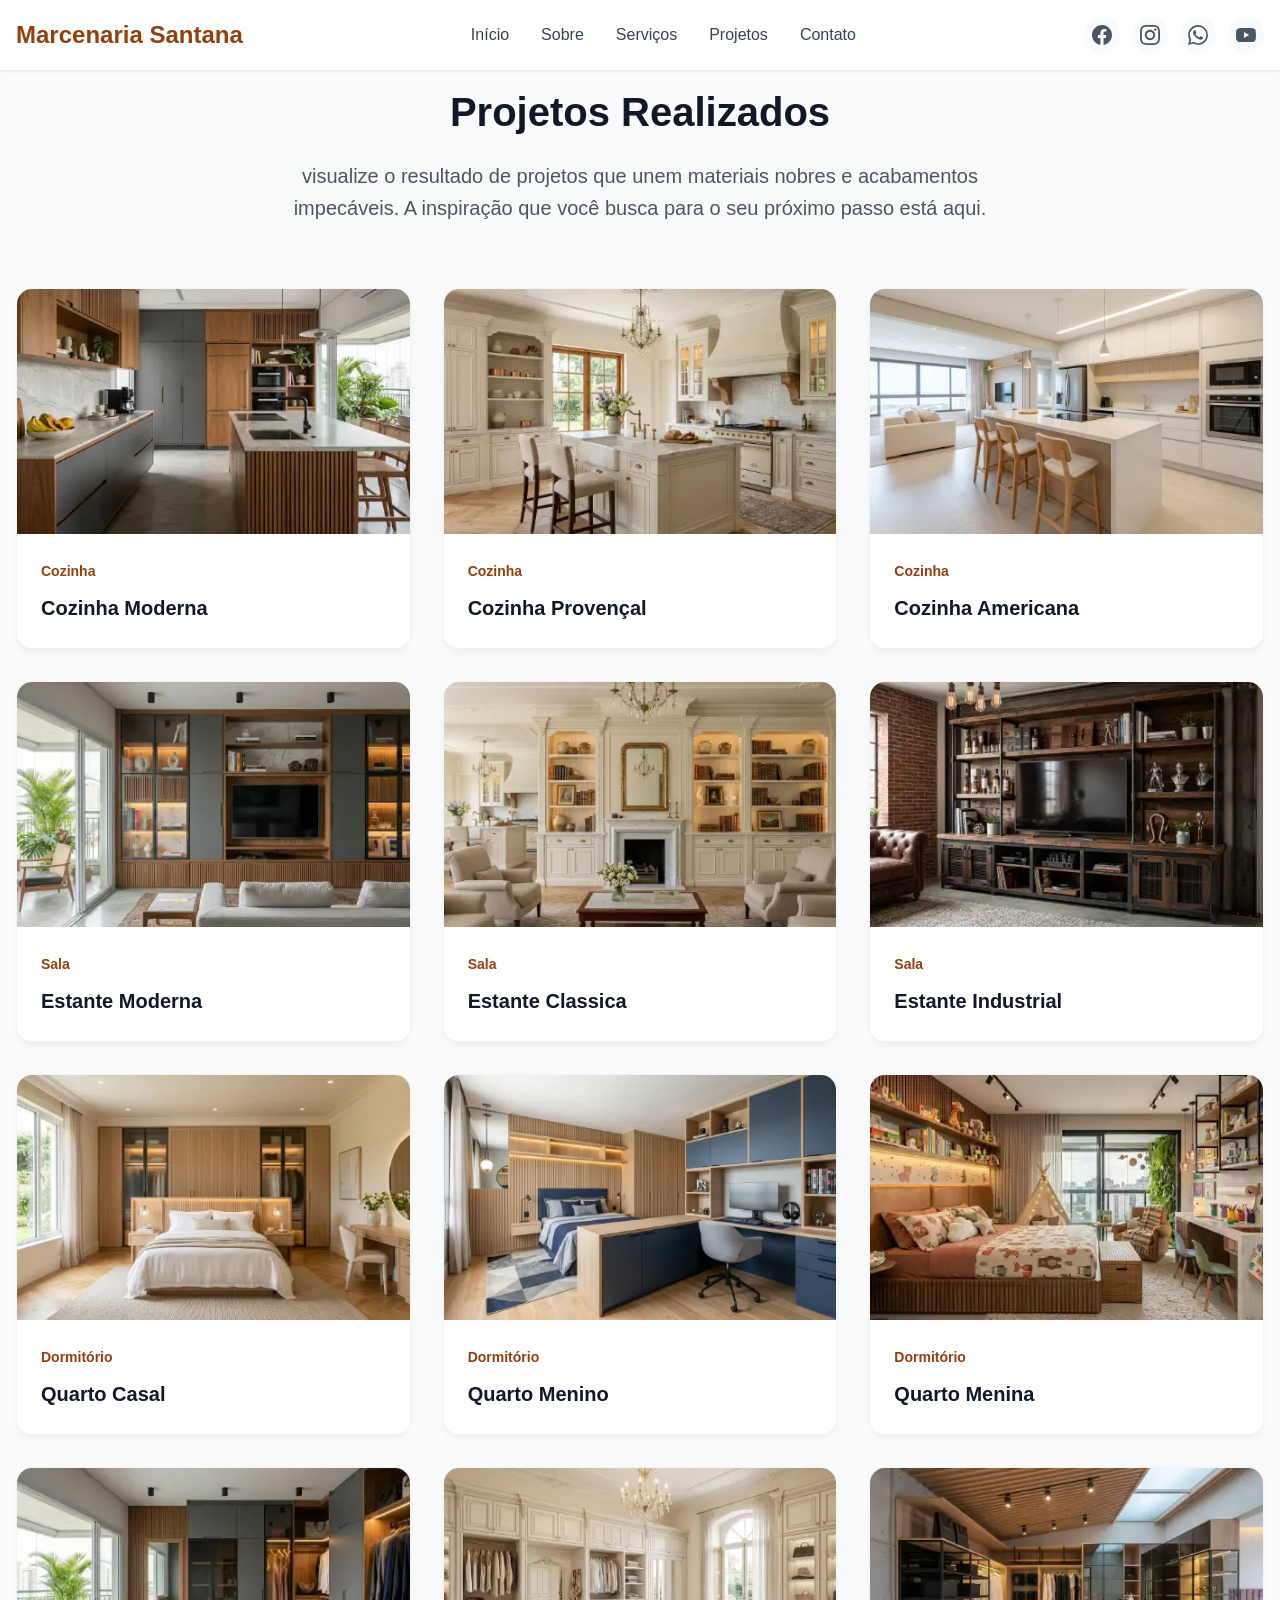
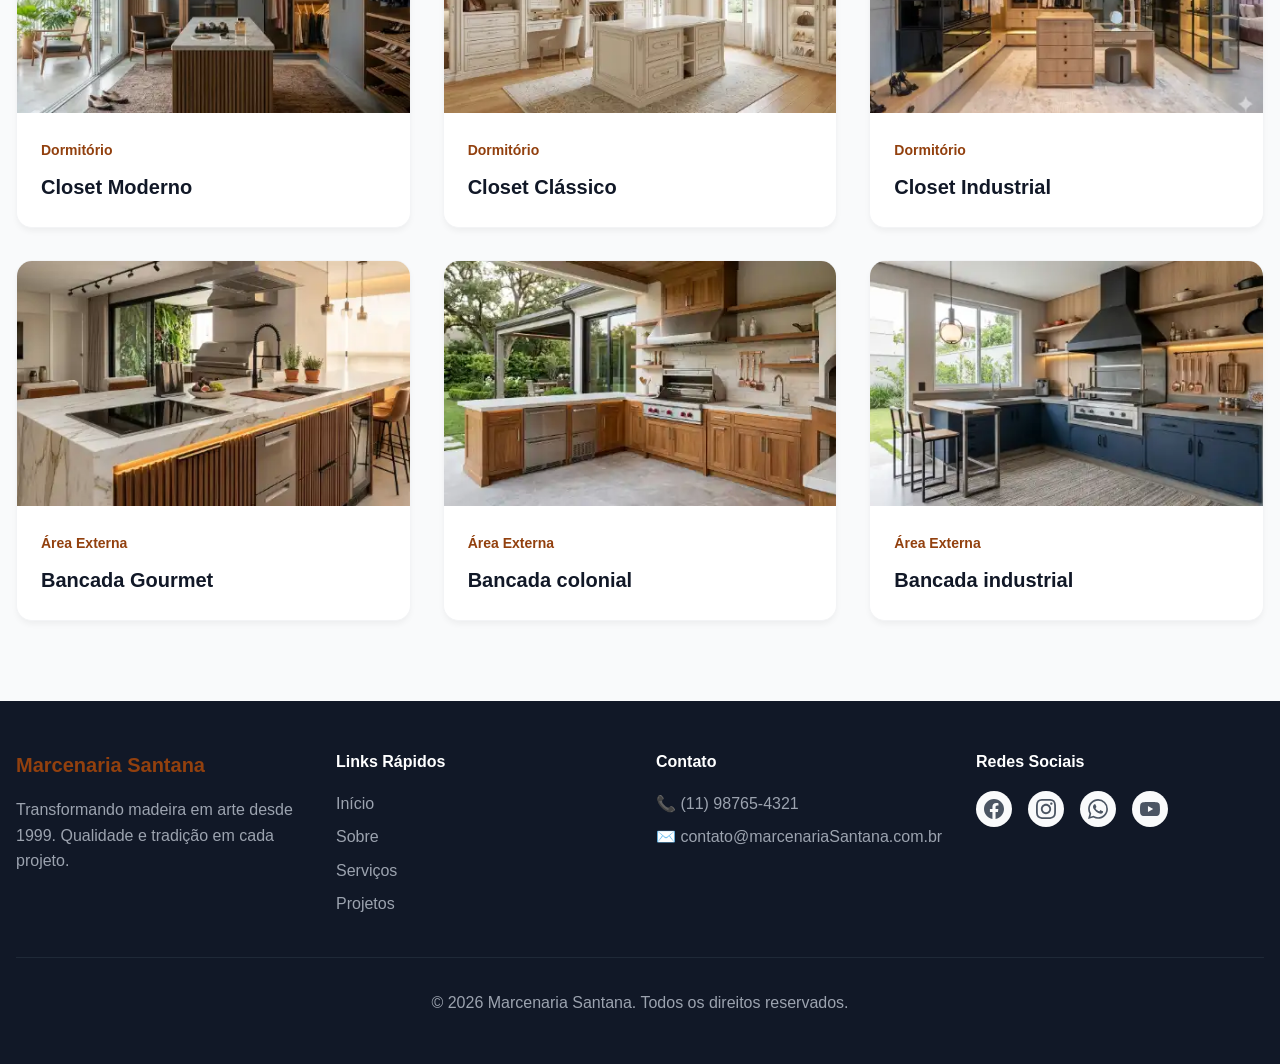
==== projetos.html @ 424fd608 "feat:troca de cursor e criação da aba projetos com imagens" ====
<!DOCTYPE html>
<html lang="pt-BR">
<head>
    <meta charset="UTF-8">
    <meta name="viewport" content="width=device-width, initial-scale=1.0">
    <title>Projetos - Marcenaria Santana</title>
    <link rel="stylesheet" href="styles.css">
    <link rel="icon" href="data:image/svg+xml,<svg xmlns=%22http://www.w3.org/2000/svg%22 viewBox=%220 0 100 100%22><text y=%22.9em%22 font-size=%2290%22>🪵</text></svg>">
</head>
<body>
    <!-- Header -->
    <header class="header">
        <div class="container">
            <div class="header-content">
                <div class="logo"><a href="index.html" style="text-decoration: none; color: inherit;">Marcenaria Santana</a></div>
                <nav class="nav desktop-nav">
                    <a href="index.html#inicio">Início</a>
                    <a href="index.html#sobre">Sobre</a>
                    <a href="index.html#servicos">Serviços</a>
                    <a href="#projetos">Projetos</a>
                    <a href="index.html#contato">Contato</a>
                </nav>
                <div class="header-actions">
                    <div class="social-icons-header">
                        <a href="https://facebook.com" target="_blank" rel="noopener noreferrer" aria-label="Facebook" class="social-icon-header">
                            <svg width="20" height="20" viewBox="0 0 24 24" fill="currentColor">
                                <path d="M24 12.073c0-6.627-5.373-12-12-12s-12 5.373-12 12c0 5.99 4.388 10.954 10.125 11.854v-8.385H7.078v-3.47h3.047V9.43c0-3.007 1.792-4.669 4.533-4.669 1.312 0 2.686.235 2.686.235v2.953H15.83c-1.491 0-1.956.925-1.956 1.874v2.25h3.328l-.532 3.47h-2.796v8.385C19.612 23.027 24 18.062 24 12.073z"/>
                            </svg>
                        </a>
                        <a href="https://instagram.com" target="_blank" rel="noopener noreferrer" aria-label="Instagram" class="social-icon-header">
                            <svg width="20" height="20" viewBox="0 0 24 24" fill="currentColor">
                                <path d="M12 2.163c3.204 0 3.584.012 4.85.07 3.252.148 4.771 1.691 4.919 4.919.058 1.265.069 1.645.069 4.849 0 3.205-.012 3.584-.069 4.849-.149 3.225-1.664 4.771-4.919 4.919-1.266.058-1.644.07-4.85.07-3.204 0-3.584-.012-4.849-.07-3.26-.149-4.771-1.699-4.919-4.92-.058-1.265-.07-1.644-.07-4.849 0-3.204.013-3.583.07-4.849.149-3.227 1.664-4.771 4.919-4.919 1.266-.057 1.645-.069 4.849-.069zm0-2.163c-3.259 0-3.667.014-4.947.072-4.358.2-6.78 2.618-6.98 6.98-.059 1.281-.073 1.689-.073 4.948 0 3.259.014 3.668.072 4.948.2 4.358 2.618 6.78 6.98 6.98 1.281.058 1.689.072 4.948.072 3.259 0 3.668-.014 4.948-.072 4.354-.2 6.782-2.618 6.979-6.98.059-1.28.073-1.689.073-4.948 0-3.259-.014-3.667-.072-4.947-.196-4.354-2.617-6.78-6.979-6.98-1.281-.059-1.69-.073-4.949-.073zm0 5.838c-3.403 0-6.162 2.759-6.162 6.162s2.759 6.163 6.162 6.163 6.162-2.759 6.162-6.163c0-3.403-2.759-6.162-6.162-6.162zm0 10.162c-2.209 0-4-1.79-4-4 0-2.209 1.791-4 4-4s4 1.791 4 4c0 2.21-1.791 4-4 4zm6.406-11.845c-.796 0-1.441.645-1.441 1.44s.645 1.44 1.441 1.44c.795 0 1.439-.645 1.439-1.44s-.644-1.44-1.439-1.44z"/>
                            </svg>
                        </a>
                        <a href="https://wa.me/5511987654321" target="_blank" rel="noopener noreferrer" aria-label="WhatsApp" class="social-icon-header">
                            <svg width="20" height="20" viewBox="0 0 24 24" fill="currentColor">
                                <path d="M17.472 14.382c-.297-.149-1.758-.867-2.03-.967-.273-.099-.471-.148-.67.15-.197.297-.767.966-.94 1.164-.173.199-.347.223-.644.075-.297-.15-1.255-.463-2.39-1.475-.883-.788-1.48-1.761-1.653-2.059-.173-.297-.018-.458.13-.606.134-.133.298-.347.446-.52.149-.174.198-.298.298-.497.099-.198.05-.371-.025-.52-.075-.149-.669-1.612-.916-2.207-.242-.579-.487-.5-.669-.51-.173-.008-.371-.01-.57-.01-.198 0-.52.074-.792.372-.272.297-1.04 1.016-1.04 2.479 0 1.462 1.065 2.875 1.213 3.074.149.198 2.096 3.2 5.077 4.487.709.306 1.262.489 1.694.625.712.227 1.36.195 1.871.118.571-.085 1.758-.719 2.006-1.413.248-.694.248-1.289.173-1.413-.074-.124-.272-.198-.57-.347m-5.421 7.403h-.004a9.87 9.87 0 01-5.031-1.378l-.361-.214-3.741.982.998-3.648-.235-.374a9.86 9.86 0 01-1.51-5.26c.001-5.45 4.436-9.884 9.888-9.884 2.64 0 5.122 1.03 6.988 2.898a9.825 9.825 0 012.893 6.994c-.003 5.45-4.437 9.884-9.885 9.884m8.413-18.297A11.815 11.815 0 0012.05 0C5.495 0 .16 5.335.157 11.892c0 2.096.547 4.142 1.588 5.945L.057 24l6.305-1.654a11.882 11.882 0 005.683 1.448h.005c6.554 0 11.89-5.335 11.893-11.893a11.821 11.821 0 00-3.48-8.413Z"/>
                            </svg>
                        </a>
                        <a href="https://youtube.com" target="_blank" rel="noopener noreferrer" aria-label="YouTube" class="social-icon-header">
                            <svg width="20" height="20" viewBox="0 0 24 24" fill="currentColor">
                                <path d="M23.498 6.186a3.016 3.016 0 0 0-2.122-2.136C19.505 3.545 12 3.545 12 3.545s-7.505 0-9.377.505A3.017 3.017 0 0 0 .502 6.186C0 8.07 0 12 0 12s0 3.93.502 5.814a3.016 3.016 0 0 0 2.122 2.136c1.871.505 9.376.505 9.376.505s7.505 0 9.377-.505a3.015 3.015 0 0 0 2.122-2.136C24 15.93 24 12 24 12s0-3.93-.502-5.814zM9.545 15.568V8.432L15.818 12l-6.273 3.568z"/>
                            </svg>
                        </a>
                    </div>
                    <button class="menu-toggle" id="menuToggle" aria-label="Toggle menu">
                        <span class="hamburger"></span>
                    </button>
                </div>
            </div>
            <nav class="mobile-nav" id="mobileNav">
                <a href="index.html#inicio">Início</a>
                <a href="index.html#sobre">Sobre</a>
                <a href="index.html#servicos">Serviços</a>
                <a href="index.html#projetos">Projetos</a>
                <a href="index.html#contato">Contato</a>
            </nav>
        </div>
    </header>

    <section id="projetos" class="projects">
        <div class="container">
            <div class="section-header">
                <h2>Projetos Realizados</h2>
                <p class="section-subtitle">visualize o resultado de projetos que unem materiais nobres e acabamentos impecáveis. A inspiração que você busca para o seu próximo passo está aqui.</p>
            </div>

            <div class="projects-grid">
                <div class="project-card">
                    <div class="project-image">
                        <img src="src/assents/imagens/cozinhamd.webp" alt="Cozinha Moderna">
                    </div>
                    <div class="project-info">
                        <span class="project-category">Cozinha</span>
                        <h3>Cozinha Moderna</h3>
                    </div>
                </div>
                <div class="project-card">
                    <div class="project-image">
                        <img src="src/assents/imagens/cozinha-provençal.webp" alt="Cozinha Provençal">
                    </div>
                    <div class="project-info">
                        <span class="project-category">Cozinha</span>
                        <h3>Cozinha Provençal</h3>
                    </div>
                </div>
                <div class="project-card">
                    <div class="project-image">
                        <img src="src/assents/imagens/cozinha-americana.webp" alt="Cozinha Americana">
                    </div>
                    <div class="project-info">
                        <span class="project-category">Cozinha</span>
                        <h3>Cozinha Americana</h3>
                    </div>
                </div>
                <div class="project-card">
                    <div class="project-image">
                        <img src="src/assents/imagens/estante.webp" alt="Estante Moderna">
                    </div>
                    <div class="project-info">
                        <span class="project-category">Sala</span>
                        <h3>Estante Moderna</h3>
                    </div>
                </div>
                <div class="project-card">
                    <div class="project-image">
                        <img src="src/assents/imagens/estanteclassica.webp" alt="Estante Classica">
                    </div>
                    <div class="project-info">
                        <span class="project-category">Sala</span>
                        <h3>Estante Classica</h3>
                    </div>
                </div>
                <div class="project-card">
                    <div class="project-image">
                        <img src="src/assents/imagens/estanteindustrial.webp" alt="Estante Industrial">
                    </div>
                    <div class="project-info">
                        <span class="project-category">Sala</span>
                        <h3>Estante Industrial</h3>
                    </div>
                </div>
                <div class="project-card">
                    <div class="project-image">
                        <img src="src/assents/imagens/quartocasal01.webp" alt="Quarto casal">
                    </div>
                    <div class="project-info">
                        <span class="project-category">Dormitório</span>
                        <h3>Quarto Casal</h3>
                    </div>
                </div>
                <div class="project-card">
                    <div class="project-image">
                        <img src="src/assents/imagens/quartomenino.webp" alt="Quarto Menino">
                    </div>
                    <div class="project-info">
                        <span class="project-category">Dormitório</span>
                        <h3>Quarto Menino</h3>
                    </div>
                </div>
                <div class="project-card">
                    <div class="project-image">
                        <img src="src/assents/imagens/quartomenina.webp" alt="Quarto Menina">
                    </div>
                    <div class="project-info">
                        <span class="project-category">Dormitório</span>
                        <h3>Quarto Menina</h3>
                    </div>
                </div>
                <div class="project-card">
                    <div class="project-image">
                        <img src="src/assents/imagens/closet1.webp" alt="Closet">
                    </div>
                    <div class="project-info">
                        <span class="project-category">Dormitório</span>
                        <h3>Closet Moderno</h3>
                    </div>
                </div>
                <div class="project-card">
                    <div class="project-image">
                        <img src="src/assents/imagens/closet2.webp" alt="Closet">
                    </div>
                    <div class="project-info">
                        <span class="project-category">Dormitório</span>
                        <h3>Closet Clássico</h3>
                    </div>
                </div>
                <div class="project-card">
                    <div class="project-image">
                        <img src="src/assents/imagens/closet3.webp" alt="Closet">
                    </div>
                    <div class="project-info">
                        <span class="project-category">Dormitório</span>
                        <h3>Closet Industrial</h3>
                    </div>
                </div>
                <div class="project-card">
                    <div class="project-image">
                        <img src="src/assents/imagens/bancadagourmet.webp" alt="Bancada Gourmet">
                    </div>
                    <div class="project-info">
                        <span class="project-category">Área Externa</span>
                        <h3>Bancada Gourmet</h3>
                    </div>
                </div>
                <div class="project-card">
                    <div class="project-image">
                        <img src="src/assents/imagens/bancadacolonial.webp" alt="Bancada colonial">
                    </div>
                    <div class="project-info">
                        <span class="project-category">Área Externa</span>
                        <h3>Bancada colonial</h3>
                    </div>
                </div>
                <div class="project-card">
                    <div class="project-image">
                        <img src="src/assents/imagens/bancadaindustrial.webp" alt="Bancada industrial">
                    </div>
                    <div class="project-info">
                        <span class="project-category">Área Externa</span>
                        <h3>Bancada industrial</h3>
                    </div>
            </div>
        </div>
    </section>

    <!-- Footer -->
    <footer class="footer">
        <div class="container">
            <div class="footer-grid">
                <div class="footer-col">
                    <h3 class="footer-title">Marcenaria Santana</h3>
                    <p>Transformando madeira em arte desde 1999. Qualidade e tradição em cada projeto.</p>
                </div>

                <div class="footer-col">
                    <h4>Links Rápidos</h4>
                    <ul class="footer-links">
                        <li><a href="index.html#inicio">Início</a></li>
                        <li><a href="index.html#sobre">Sobre</a></li>
                        <li><a href="index.html#servicos">Serviços</a></li>
                        <li><a href="index.html#projetos">Projetos</a></li>
                    </ul>
                </div>

                <div class="footer-col">
                    <h4>Contato</h4>
                    <ul class="footer-contact">
                        <li>📞 (11) 98765-4321</li>
                        <li>✉️ contato@marcenariaSantana.com.br</li>
                    </ul>
                </div>

                <div class="footer-col">
                    <h4>Redes Sociais</h4>
                    <div class="social-links">
                        <a href="https://facebook.com" target="_blank" rel="noopener noreferrer" aria-label="Facebook" class="social-icon-header">
                            <svg width="20" height="20" viewBox="0 0 24 24" fill="currentColor">
                                <path d="M24 12.073c0-6.627-5.373-12-12-12s-12 5.373-12 12c0 5.99 4.388 10.954 10.125 11.854v-8.385H7.078v-3.47h3.047V9.43c0-3.007 1.792-4.669 4.533-4.669 1.312 0 2.686.235 2.686.235v2.953H15.83c-1.491 0-1.956.925-1.956 1.874v2.25h3.328l-.532 3.47h-2.796v8.385C19.612 23.027 24 18.062 24 12.073z"/>
                            </svg>
                        </a>
                        <a href="https://instagram.com" target="_blank" rel="noopener noreferrer" aria-label="Instagram" class="social-icon-header">
                            <svg width="20" height="20" viewBox="0 0 24 24" fill="currentColor">
                                <path d="M12 2.163c3.204 0 3.584.012 4.85.07 3.252.148 4.771 1.691 4.919 4.919.058 1.265.069 1.645.069 4.849 0 3.205-.012 3.584-.069 4.849-.149 3.225-1.664 4.771-4.919 4.919-1.266.058-1.644.07-4.85.07-3.204 0-3.584-.012-4.849-.07-3.26-.149-4.771-1.699-4.919-4.92-.058-1.265-.07-1.644-.07-4.849 0-3.204.013-3.583.07-4.849.149-3.227 1.664-4.771 4.919-4.919 1.266-.057 1.645-.069 4.849-.069zm0-2.163c-3.259 0-3.667.014-4.947.072-4.358.2-6.78 2.618-6.98 6.98-.059 1.281-.073 1.689-.073 4.948 0 3.259.014 3.668.072 4.948.2 4.358 2.618 6.78 6.98 6.98 1.281.058 1.689.072 4.948.072 3.259 0 3.668-.014 4.948-.072 4.354-.2 6.782-2.618 6.979-6.98.059-1.28.073-1.689.073-4.948 0-3.259-.014-3.667-.072-4.947-.196-4.354-2.617-6.78-6.979-6.98-1.281-.059-1.69-.073-4.949-.073zm0 5.838c-3.403 0-6.162 2.759-6.162 6.162s2.759 6.163 6.162 6.163 6.162-2.759 6.162-6.163c0-3.403-2.759-6.162-6.162-6.162zm0 10.162c-2.209 0-4-1.79-4-4 0-2.209 1.791-4 4-4s4 1.791 4 4c0 2.21-1.791 4-4 4zm6.406-11.845c-.796 0-1.441.645-1.441 1.44s.645 1.44 1.441 1.44c.795 0 1.439-.645 1.439-1.44s-.644-1.44-1.439-1.44z"/>
                            </svg>
                        </a>
                        <a href="https://wa.me/5511987654321" target="_blank" rel="noopener noreferrer" aria-label="WhatsApp" class="social-icon-header">
                            <svg width="20" height="20" viewBox="0 0 24 24" fill="currentColor">
                                <path d="M17.472 14.382c-.297-.149-1.758-.867-2.03-.967-.273-.099-.471-.148-.67.15-.197.297-.767.966-.94 1.164-.173.199-.347.223-.644.075-.297-.15-1.255-.463-2.39-1.475-.883-.788-1.48-1.761-1.653-2.059-.173-.297-.018-.458.13-.606.134-.133.298-.347.446-.52.149-.174.198-.298.298-.497.099-.198.05-.371-.025-.52-.075-.149-.669-1.612-.916-2.207-.242-.579-.487-.5-.669-.51-.173-.008-.371-.01-.57-.01-.198 0-.52.074-.792.372-.272.297-1.04 1.016-1.04 2.479 0 1.462 1.065 2.875 1.213 3.074.149.198 2.096 3.2 5.077 4.487.709.306 1.262.489 1.694.625.712.227 1.36.195 1.871.118.571-.085 1.758-.719 2.006-1.413.248-.694.248-1.289.173-1.413-.074-.124-.272-.198-.57-.347m-5.421 7.403h-.004a9.87 9.87 0 01-5.031-1.378l-.361-.214-3.741.982.998-3.648-.235-.374a9.86 9.86 0 01-1.51-5.26c.001-5.45 4.436-9.884 9.888-9.884 2.64 0 5.122 1.03 6.988 2.898a9.825 9.825 0 012.893 6.994c-.003 5.45-4.437 9.884-9.885 9.884m8.413-18.297A11.815 11.815 0 0012.05 0C5.495 0 .16 5.335.157 11.892c0 2.096.547 4.142 1.588 5.945L.057 24l6.305-1.654a11.882 11.882 0 005.683 1.448h.005c6.554 0 11.89-5.335 11.893-11.893a11.821 11.821 0 00-3.48-8.413Z"/>
                            </svg>
                        </a>
                        <a href="https://youtube.com" target="_blank" rel="noopener noreferrer" aria-label="YouTube" class="social-icon-header">
                            <svg width="20" height="20" viewBox="0 0 24 24" fill="currentColor">
                                <path d="M23.498 6.186a3.016 3.016 0 0 0-2.122-2.136C19.505 3.545 12 3.545 12 3.545s-7.505 0-9.377.505A3.017 3.017 0 0 0 .502 6.186C0 8.07 0 12 0 12s0 3.93.502 5.814a3.016 3.016 0 0 0 2.122 2.136c1.871.505 9.376.505 9.376.505s7.505 0 9.377-.505a3.015 3.015 0 0 0 2.122-2.136C24 15.93 24 12 24 12s0-3.93-.502-5.814zM9.545 15.568V8.432L15.818 12l-6.273 3.568z"/>
                            </svg>
                        </a>
                    </div>
                </div>
            </div>

            <div class="footer-bottom">
                <p>© 2026 Marcenaria Santana. Todos os direitos reservados.</p>
            </div>
        </div>
    </footer>

    <script src="script.js"></script>
</body>
</html>
---- styles.css ----
* {
    margin: 0;
    padding: 0;
    box-sizing: border-box;
}

html {
    scroll-behavior: smooth;
}

:root {
    --color-primary: #92400e;

    --color-primary-dark: #78350f;

    --color-primary-light: #fef3c7;

    --color-secondary: #fed7aa;

    --color-gray-50: #f9fafb;

    --color-gray-100: #f3f4f6;

    --color-gray-600: #4b5563;

    --color-gray-700: #374151;

    --color-gray-800: #1f2937;

    --color-gray-900: #111827;

    --color-white: #ffffff;

}
 
body {
    font-family: -apple-system, BlinkMacSystemFont, 'Segoe UI', Roboto, 'Helvetica Neue', Arial, sans-serif;
    line-height: 1.6;
    color: var(--color-gray-800);
    background-color: var(--color-white);
    cursor: url('src/assents/imagens/cursormachado1.svg') 0 0, auto;
}

/* Pre-carregamento da imagem de clique para evitar "piscadas" ou desaparecimento */
body::after {
    content: url('src/assents/imagens/cursormachado2.svg');
    display: none;
}

/* Aplicação global do cursor para evitar que suma em qualquer elemento */
* {
    cursor: url('src/assents/imagens/cursormachado1.svg') 0 0, auto;
}

*:active {
    cursor: url('src/assents/imagens/cursormachado2.svg') 0 0, auto !important;
}

/* Elementos interativos mantêm o comportamento de pointer mas com a imagem customizada */
a, button, .btn, .project-card, .social-icon-header, input, textarea, select, img, svg {
    cursor: url('src/assents/imagens/cursormachado1.svg') 0 0, pointer !important;
}

a:active, button:active, .btn:active, .project-card:active, .social-icon-header:active, input:active, textarea:active, select:active, img:active, svg:active {
    cursor: url('src/assents/imagens/cursormachado2.svg') 0 0, pointer !important;
}
 

.container {
    max-width: 1280px;
    margin: 0 auto;
    padding: 0 1rem;
}

/* Header */
.header {
    position: fixed;
    top: 0;
    left: 0;
    right: 0;
    background: var(--color-white);
    box-shadow: 0 1px 3px rgba(0, 0, 0, 0.1);
    z-index: 1000;
}

.header-content {
    display: flex;
    justify-content: space-between;
    align-items: center;
    padding: 1rem 0;
}

.logo {
    font-size: 1.5rem;
    font-weight: bold;
    color: var(--color-primary);
}

.header-actions {
    display: flex;
    align-items: center;
    gap: 1rem;
}

.desktop-nav {
    display: none;
    gap: 2rem;
}

.desktop-nav a {
    color: var(--color-gray-700);
    text-decoration: none;
    transition: color 0.3s, transform 0.3s;
    font-weight: 500;
}

.desktop-nav a:hover {
    color: var(--color-primary);
    transform: translateY(-1px);
}

.menu-toggle {
    display: block;
    background: none;
    border: none;
    cursor: pointer;
    padding: 0.5rem;
}

.hamburger {
    display: block;
    width: 24px;
    height: 2px;
    background: var(--color-gray-800);
    position: relative;
}

.hamburger::before,
.hamburger::after {
    content: '';
    position: absolute;
    width: 24px;
    height: 2px;
    background: var(--color-gray-800);
    left: 0;
}

.hamburger::before {
    top: -8px;
}

.hamburger::after {
    bottom: -8px;
}

.mobile-nav {
    display: none;
    flex-direction: column;
    padding-bottom: 1rem;
}

.mobile-nav.active {
    display: flex;
}

.mobile-nav a {
    color: var(--color-gray-700);
    text-decoration: none;
    padding: 0.75rem 0;
    transition: color 0.3s;
    font-weight: 500;
}

.mobile-nav a:hover {
    color: var(--color-primary);
}

/* Social Icons in Header */
.social-icons-header {
    display: none;
    gap: 0.75rem;
    align-items: center;
}

.social-icon-header {
    width: 36px;
    height: 36px;
    display: flex;
    align-items: center;
    justify-content: center;
    color: var(--color-gray-600);
    background: var(--color-gray-50);
    border: 1px solid var(--color-gray-200);
    border-radius: 50%;
    transition: all 0.3s;
    text-decoration: none;
}

.social-icon-header:hover {
    color: var(--color-primary);
    background: rgba(220, 38, 38, 0.1);
    border-color: var(--color-primary);
    transform: translateY(-2px);
}

.social-icon-header svg, .logo svg, .menu-toggle svg {
    pointer-events: none;
}

@media (min-width: 768px) {
    .desktop-nav {
        display: flex;
    }

    .social-icons-header {
        display: flex;
    }

    .menu-toggle {
        display: none;
    }
}

/* Buttons */
.btn {
    display: inline-flex;
    align-items: center;
    justify-content: center;
    padding: 1rem 2rem;
    border-radius: 0.5rem;
    text-decoration: none;
    font-weight: 600;
    transition: all 0.3s;
    border: none;
    cursor: pointer;
}

.btn-primary {
    background: var(--color-primary);
    color: var(--color-white);
}

.btn-primary:hover {
    background: var(--color-primary-dark);
}

.btn-secondary {
    background: transparent;
    color: var(--color-primary);
    border: 2px solid var(--color-primary);
}

.btn-secondary:hover {
    background: var(--color-primary-light);
}
.btn-tertiary {
    display: flex;
    align-items: center;
    justify-content: center;
    padding: 1rem 2rem;
    border-radius: 0.5rem;
    text-decoration: none;
    font-weight: 600;
    transition: all 0.3s;
    border: none;
    cursor: pointer;
    background: var(--color-primary);
    color: var(--color-white);
    margin: 50px auto 0;
    width: max-content;
}

.btn-tertiary:hover {
    background: var(--color-primary-dark);
    transform: translateY(-2px);
}


.btn-block {
    width: 100%;
}

/* Hero Section */
.hero {
    padding: 8rem 0 5rem;
    background: var(--color-white);
    min-height: 100vh;
    display: flex;
    align-items: center;
}

.hero-grid {
    display: grid;
    gap: 3rem;
    align-items: center;
}

.hero h1 {
    font-size: 2.5rem;
    font-weight: 800;
    color: var(--color-gray-900);
    margin-bottom: 1.5rem;
    line-height: 1.2;
}

.hero-text {
    font-size: 1.25rem;
    color: var(--color-gray-600);
    margin-bottom: 2rem;
}

.hero-buttons {
    display: flex;
    flex-direction: column;
    gap: 1rem;
}

.hero-image {
    display:flex;
    justify-content:center;
    align-items:center;
}
.hero-img {
     width: 100%;
    height: 500px; /* aumenta bastante a imagem */
    
    object-fit: cover;

    border-radius: 25px;

    display: block;
}


.image-placeholder {
    aspect-ratio: 1;
    background: linear-gradient(135deg, var(--color-gray-900) 0%, var(--color-primary) 100%);
    border-radius: 0.5rem;
    box-shadow: 0 20px 25px -5px rgba(0, 0, 0, 0.3);
    display: flex;
    align-items: center;
    justify-content: center;
    font-size: 4rem;
}

@media (min-width: 768px) {
    .hero h1 {
        font-size: 3.5rem;
    }

    .hero-grid {
        display: grid;
    grid-template-columns: 1fr 1.2fr; /* imagem maior que o texto */
    align-items: center;
    gap: 40px;
    }

    .hero-buttons {
        flex-direction: row;
    }
}

/* Sections */
section {
    padding: 5rem 0;
}

.section-header {
    text-align: center;
    margin-bottom: 4rem;
}

.section-header h2 {
    font-size: 2.5rem;
    font-weight: 800;
    color: var(--color-gray-900);
    margin-bottom: 1rem;
}

.section-subtitle {
    font-size: 1.25rem;
    color: var(--color-gray-600);
    max-width: 48rem;
    margin: 0 auto;
}

/* About Section */
.about {
    background: var(--color-gray-50);
}

.features-grid {
    display: grid;
    gap: 2rem;
    margin-bottom: 4rem;
}

.feature-card {
    text-align: center;
    padding: 2.5rem 2rem;
    border-radius: 1rem;
    background: var(--color-white);
    border: 1px solid var(--color-gray-100);
    box-shadow: 0 4px 6px -1px rgba(0, 0, 0, 0.05);
    transition: all 0.3s;
}

.feature-card:hover {
    box-shadow: 0 10px 15px -3px rgba(220, 38, 38, 0.3);
    border-color: var(--color-primary);
}

.feature-icon {
    font-size: 2rem;
    width: 4rem;
    height: 4rem;
    display: flex;
    align-items: center;
    justify-content: center;
    background: rgba(220, 38, 38, 0.2);
    color: var(--color-primary);
    border-radius: 50%;
    margin: 0 auto 1.5rem;
    border: 2px solid var(--color-primary);
}

.feature-card h3 {
    font-size: 1.25rem;
    font-weight: 700;
    color: var(--color-gray-900);
    margin-bottom: 0.75rem;
}

.feature-card p {
    color: var(--color-gray-600);
}

.about-story {
    background: var(--color-white);
    border: 1px solid var(--color-gray-100);
    box-shadow: 0 10px 15px -3px rgba(0, 0, 0, 0.05);
    border-radius: 1.5rem;
    padding: 2rem;
    display: grid;
    gap: 2rem;
    align-items: center;
}

.story-content h3 {
    font-size: 1.875rem;
    font-weight: 800;
    color: var(--color-gray-900);
    margin-bottom: 1rem;
}

.story-content p {
    color: var(--color-gray-600);
    margin-bottom: 1rem;
}

.story-image .image-placeholder {
    aspect-ratio: 16/9;
}

@media (min-width: 768px) {
    .features-grid {
        grid-template-columns: repeat(3, 1fr);
    }

    .about-story {
        grid-template-columns: 1fr 1fr;
        padding: 3rem;
    }
}

/* Services Section */
.services {
    background: var(--color-white);
}

.services-grid {
    display: grid;
    gap: 2rem;
    justify-content: center;

}

.service-card {
    background: var(--color-white);
    padding: 2.5rem 2rem;
    border-radius: 1rem;
    border: 1px solid var(--color-gray-100);
    box-shadow: 0 4px 6px -1px rgba(0, 0, 0, 0.05);
    transition: all 0.3s;
}

.service-card:hover {
    box-shadow: 0 10px 15px -3px rgba(220, 38, 38, 0.3);
    border-color: var(--color-primary);
}

.service-icon {
    font-size: 2.5rem;
    color: var(--color-primary);
    margin-bottom: 1rem;
}

.service-card h3 {
    font-size: 1.25rem;
    font-weight: 700;
    color: var(--color-gray-900);
    margin-bottom: 0.75rem;
}

.service-card p {
    color: var(--color-gray-600);
}

@media (min-width: 768px) {
    .services-grid {
        grid-template-columns: repeat(2, 1fr);
    }
}

@media (min-width: 1024px) {
    .services-grid {
        grid-template-columns: repeat(3, 1fr);
    }
}

/* Projects Section */
.projects {
    background: var(--color-gray-50);
}

.projects-grid {
    display: grid;
    gap: 2rem;
}

.project-card {
    cursor: pointer;
    overflow: hidden;
    border-radius: 1rem;
    background: var(--color-white);
    border: 1px solid var(--color-gray-100);
    box-shadow: 0 4px 6px -1px rgba(0, 0, 0, 0.05);
    transition: all 0.3s;
}

.project-card:hover {
    box-shadow: 0 10px 15px -3px rgba(220, 38, 38, 0.3);
    border-color: var(--color-primary);
}

.project-image {
    width: 100%;
    aspect-ratio: 16 / 10;
    overflow: hidden;
    background: var(--color-gray-100);
    display: flex;
    align-items: center;
    justify-content: center;
}

.project-image img {
    width: 100%;
    height: 100%;
    object-fit: cover;
    transition: transform 0.5s ease;
}

.project-card:hover .project-image img {
    transform: scale(1.1);
}

.project-info {
    padding: 1.5rem;
    background: var(--color-white);
}

.project-category {
    font-size: 0.875rem;
    color: var(--color-primary);
    font-weight: 600;
}

.project-info h3 {
    font-size: 1.25rem;
    font-weight: 700;
    color: var(--color-gray-900);
    margin-top: 0.5rem;
}

@media (min-width: 768px) {
    .projects-grid {
        grid-template-columns: repeat(2, 1fr);
    }
}

@media (min-width: 1024px) {
    .projects-grid {
        grid-template-columns: repeat(3, 1fr);
    }
}

/* Testimonials Section */
.testimonials {
    background: var(--color-white);
}

.testimonials-grid {
    display: grid;
    gap: 2rem;
}

.testimonial-card {
    background: var(--color-gray-50);
    padding: 2.5rem 2rem;
    border-radius: 1rem;
    border: 1px solid var(--color-gray-100);
    box-shadow: 0 4px 6px -1px rgba(0, 0, 0, 0.05);
}

.stars {
    color: #fbbf24;
    margin-bottom: 1rem;
    font-size: 1.25rem;
}

.testimonial-text {
    color: var(--color-gray-600);
    font-style: italic;
    margin-bottom: 1.5rem;
}

.author-name {
    font-weight: 700;
    color: var(--color-gray-900);
}

.author-role {
    font-size: 0.875rem;
    color: #9ca3af;
}

@media (min-width: 1024px) {
    .testimonials-grid {
        grid-template-columns: repeat(3, 1fr);
    }
}

/* Contact Section */
.contact {
    background: var(--color-gray-50);
}

.contact-grid {
    display: grid;
    gap: 3rem;
}

.contact-info h3 {
    font-size: 1.5rem;
    font-weight: 800;
    color: var(--color-gray-900);
    margin-bottom: 1.5rem;
}

.info-item {
    display: flex;
    align-items: flex-start;
    margin-bottom: 1.5rem;
}

.info-icon {
    flex-shrink: 0;
    width: 3rem;
    height: 3rem;
    display: flex;
    align-items: center;
    justify-content: center;
    background: rgba(220, 38, 38, 0.2);
    color: var(--color-primary);
    border-radius: 0.5rem;
    font-size: 1.5rem;
    border: 2px solid var(--color-primary);
}

.info-content {
    margin-left: 1rem;
}

.info-content p {
    color: var(--color-gray-600);
}

.info-label {
    font-weight: 700;
    color: var(--color-gray-900);
    margin-bottom: 0.25rem;
}

.hours-box {
    background: var(--color-gray-900);
    color: var(--color-white);
    padding: 1.5rem;
    border-radius: 0.5rem;
    margin-top: 2rem;
    border: 2px solid var(--color-primary);
}

.hours-box h4 {
    font-size: 1.25rem;
    margin-bottom: 0.5rem;
}

/* Contact Form */
.contact-form {
    display: flex;
    flex-direction: column;
    gap: 1.5rem;
}

.form-group {
    display: flex;
    flex-direction: column;
}

.form-group label {
    font-weight: 600;
    color: var(--color-gray-700);
    margin-bottom: 0.5rem;
    font-size: 0.875rem;
}

.form-group input,
.form-group textarea {
    width: 100%;
    padding: 0.875rem 1.125rem;
    border: 1px solid var(--color-gray-200);
    border-radius: 0.75rem;
    font-size: 1rem;
    background: var(--color-white);
    color: var(--color-gray-800);
    transition: all 0.3s;
}

.form-group input:focus,
.form-group textarea:focus {
    outline: none;
    border-color: var(--color-primary);
    box-shadow: 0 0 0 3px rgba(220, 38, 38, 0.2);
}

.form-group input::placeholder,
.form-group textarea::placeholder {
    color: #6b7280;
}

.form-group textarea {
    resize: vertical;
}

@media (min-width: 768px) {
    .contact-grid {
        grid-template-columns: 1fr 1fr;
    }
}

/* Footer */
.footer {
    background: var(--color-gray-900);
    color: var(--color-white);
    padding: 3rem 0;
}

.footer-grid {
    display: grid;
    gap: 2rem;
    margin-bottom: 2rem;
}

.footer-title {
    font-size: 1.25rem;
    font-weight: bold;
    color: var(--color-primary);
    margin-bottom: 1rem;
}

.footer-col h4 {
    font-weight: 600;
    margin-bottom: 1rem;
}

.footer-col p {
    color: #9ca3af;
}

.footer-links {
    list-style: none;
}

.footer-links li {
    margin-bottom: 0.5rem;
}

.footer-links a {
    color: #9ca3af;
    text-decoration: none;
    transition: color 0.3s;
}

.footer-links a:hover {
    color: var(--color-primary);
}

.footer-contact {
    list-style: none;
    color: #9ca3af;
}

.footer-contact li {
    margin-bottom: 0.5rem;
}

.social-links {
    display: flex;
    gap: 1rem;
}

.social-link {
    width: 2.5rem;
    height: 2.5rem;
    background: var(--color-gray-800);
    color: var(--color-white);
    border-radius: 50%;
    display: flex;
    align-items: center;
    justify-content: center;
    text-decoration: none;
    transition: background 0.3s;
}

.social-link:hover {
    background: var(--color-primary);
}

.footer-bottom {
    border-top: 1px solid var(--color-gray-800);
    padding-top: 2rem;
    text-align: center;
    color: #9ca3af;
}

@media (min-width: 768px) {
    .footer-grid {
        grid-template-columns: repeat(4, 1fr);
    }
}

/* Smooth Scroll */
html {
    scroll-behavior: smooth;
}
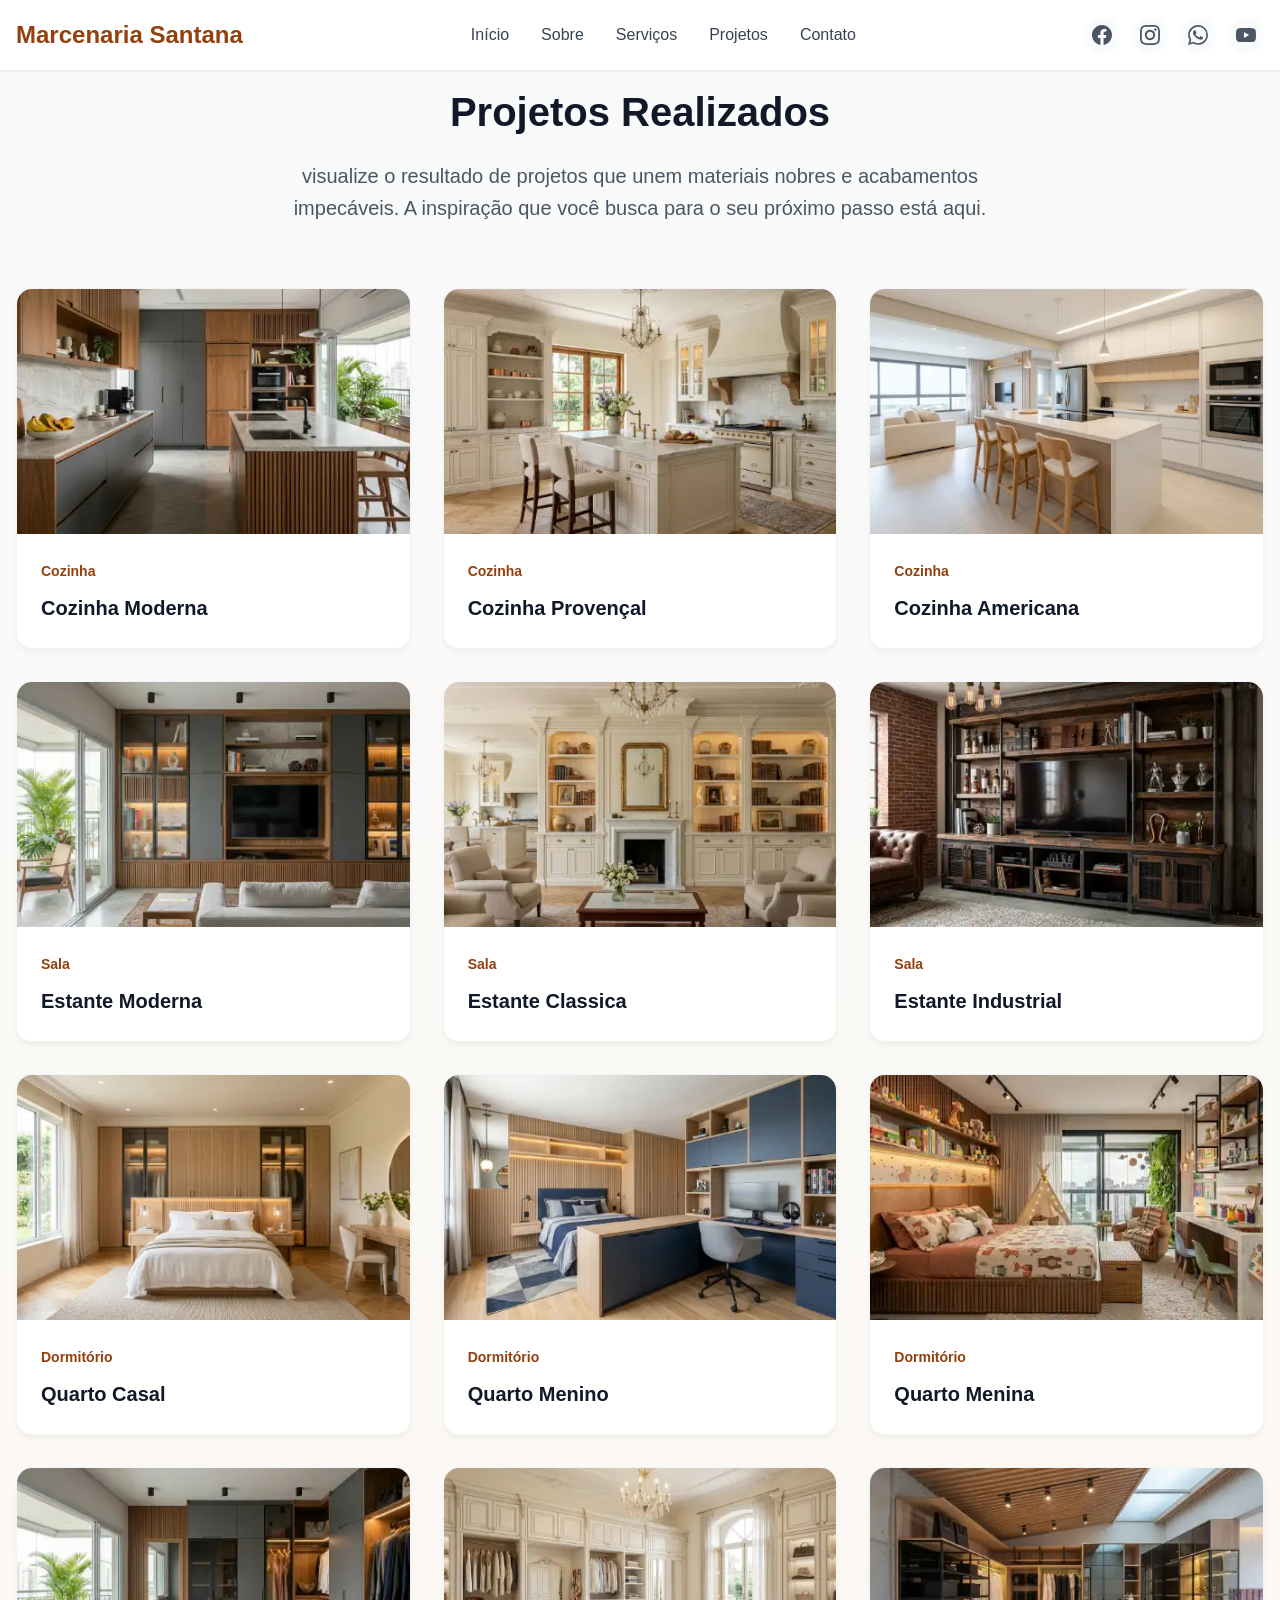
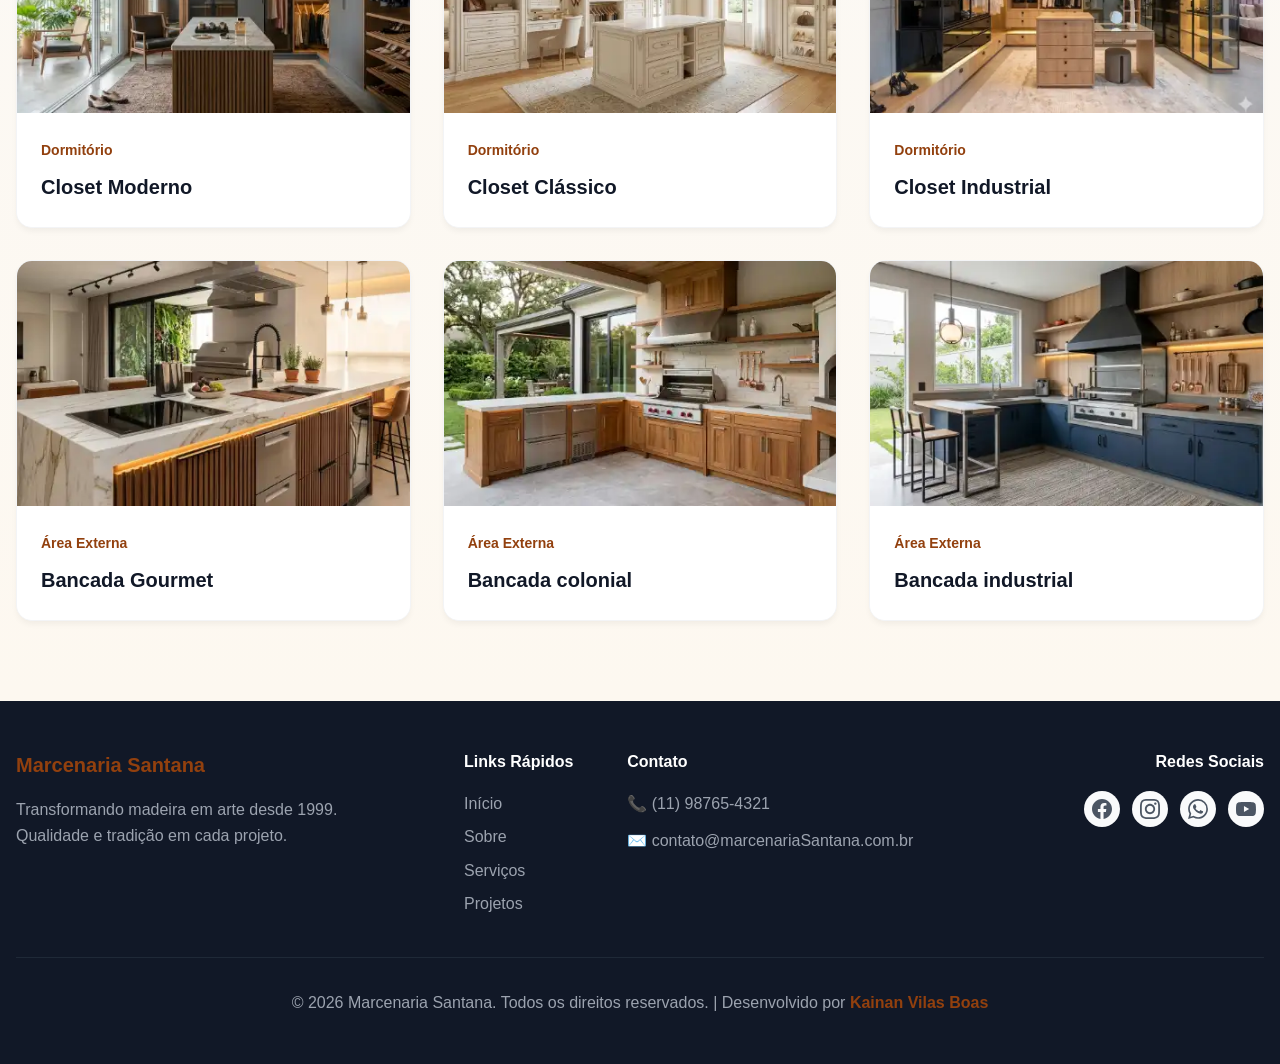
==== commit d80f276c: "feat: atualização de projetos" ====
--- a/projetos.html
+++ b/projetos.html
@@ -259,10 +259,19 @@
             </div>
 
             <div class="footer-bottom">
-                <p>© 2026 Marcenaria Santana. Todos os direitos reservados.</p>
+                <p>© 2026 Marcenaria Santana. Todos os direitos reservados. | Desenvolvido por <span class="developer-credit">Kainan Vilas Boas</span></p>
             </div>
         </div>
     </footer>
+
+    <!-- Lightbox Modal -->
+    <div id="lightboxModal" class="lightbox">
+        <span class="lightbox-close">&times;</span>
+        <div class="lightbox-content-container">
+            <img class="lightbox-content" id="lightboxImg" alt="Projeto Ampliado">
+            <div id="lightboxCaption" class="lightbox-caption"></div>
+        </div>
+    </div>
 
     <script src="script.js"></script>
 </body>
--- a/styles.css
+++ b/styles.css
@@ -38,7 +38,7 @@
     line-height: 1.6;
     color: var(--color-gray-800);
     background-color: var(--color-white);
-    cursor: url('src/assents/imagens/cursormachado1.svg') 0 0, auto;
+    cursor: url('src/assents/imagens/cursormachado1.svg') 0 0, auto !important;
 }
 
 /* Pre-carregamento da imagem de clique para evitar "piscadas" ou desaparecimento */
@@ -48,11 +48,11 @@
 }
 
 /* Aplicação global do cursor para evitar que suma em qualquer elemento */
-* {
-    cursor: url('src/assents/imagens/cursormachado1.svg') 0 0, auto;
-}
-
-*:active {
+html, body, * {
+    cursor: url('src/assents/imagens/cursormachado1.svg') 0 0, auto !important;
+}
+
+html:active, body:active, *:active {
     cursor: url('src/assents/imagens/cursormachado2.svg') 0 0, auto !important;
 }
 
@@ -81,6 +81,15 @@
     background: var(--color-white);
     box-shadow: 0 1px 3px rgba(0, 0, 0, 0.1);
     z-index: 1000;
+    transition: background 0.4s ease, box-shadow 0.4s ease, backdrop-filter 0.4s ease;
+}
+
+/* 10. Header Glassmorphism */
+.header.scrolled {
+    background: rgba(255, 255, 255, 0.85);
+    backdrop-filter: blur(12px);
+    -webkit-backdrop-filter: blur(12px);
+    box-shadow: 0 4px 20px rgba(0, 0, 0, 0.08);
 }
 
 .header-content {
@@ -230,18 +239,27 @@
     border-radius: 0.5rem;
     text-decoration: none;
     font-weight: 600;
-    transition: all 0.3s;
+    transition: all 0.3s ease;
     border: none;
     cursor: pointer;
 }
 
+/* 2. Micro-animações nos botões */
 .btn-primary {
     background: var(--color-primary);
     color: var(--color-white);
+    box-shadow: 0 4px 6px rgba(146, 64, 14, 0.25);
 }
 
 .btn-primary:hover {
     background: var(--color-primary-dark);
+    transform: translateY(-3px);
+    box-shadow: 0 8px 20px rgba(146, 64, 14, 0.35);
+}
+
+.btn-primary:active {
+    transform: translateY(0) scale(0.97);
+    box-shadow: 0 2px 4px rgba(146, 64, 14, 0.25);
 }
 
 .btn-secondary {
@@ -252,7 +270,14 @@
 
 .btn-secondary:hover {
     background: var(--color-primary-light);
-}
+    transform: translateY(-3px);
+    box-shadow: 0 8px 20px rgba(146, 64, 14, 0.15);
+}
+
+.btn-secondary:active {
+    transform: translateY(0) scale(0.97);
+}
+
 .btn-tertiary {
     display: flex;
     align-items: center;
@@ -261,18 +286,24 @@
     border-radius: 0.5rem;
     text-decoration: none;
     font-weight: 600;
-    transition: all 0.3s;
+    transition: all 0.3s ease;
     border: none;
     cursor: pointer;
     background: var(--color-primary);
     color: var(--color-white);
     margin: 50px auto 0;
     width: max-content;
+    box-shadow: 0 4px 6px rgba(146, 64, 14, 0.25);
 }
 
 .btn-tertiary:hover {
     background: var(--color-primary-dark);
-    transform: translateY(-2px);
+    transform: translateY(-3px);
+    box-shadow: 0 8px 20px rgba(146, 64, 14, 0.35);
+}
+
+.btn-tertiary:active {
+    transform: translateY(0) scale(0.97);
 }
 
 
@@ -283,7 +314,7 @@
 /* Hero Section */
 .hero {
     padding: 8rem 0 5rem;
-    background: var(--color-white);
+    background: radial-gradient(ellipse at 20% 50%, rgba(254, 243, 199, 0.3) 0%, var(--color-white) 70%);
     min-height: 100vh;
     display: flex;
     align-items: center;
@@ -321,14 +352,24 @@
     align-items:center;
 }
 .hero-img {
-     width: 100%;
-    height: 500px; /* aumenta bastante a imagem */
-    
+    width: 100%;
+    height: 500px;
     object-fit: cover;
-
     border-radius: 25px;
-
     display: block;
+    box-shadow: 0 20px 40px rgba(0, 0, 0, 0.15);
+    animation: heroFloat 4s ease-in-out infinite;
+    transition: transform 0.5s ease;
+}
+
+.hero-img:hover {
+    transform: perspective(800px) rotateY(-5deg) rotateX(3deg) scale(1.02);
+}
+
+/* 3. Animação de flutuação do hero */
+@keyframes heroFloat {
+    0%, 100% { transform: translateY(0); }
+    50% { transform: translateY(-10px); }
 }
 
 
@@ -386,7 +427,7 @@
 
 /* About Section */
 .about {
-    background: var(--color-gray-50);
+    background: linear-gradient(180deg, var(--color-gray-50) 0%, #fdf8f0 100%);
 }
 
 .features-grid {
@@ -402,12 +443,14 @@
     background: var(--color-white);
     border: 1px solid var(--color-gray-100);
     box-shadow: 0 4px 6px -1px rgba(0, 0, 0, 0.05);
-    transition: all 0.3s;
-}
-
+    transition: all 0.4s ease;
+}
+
+/* 5. Cards com elevação 3D */
 .feature-card:hover {
-    box-shadow: 0 10px 15px -3px rgba(220, 38, 38, 0.3);
+    box-shadow: 0 15px 30px -5px rgba(146, 64, 14, 0.2);
     border-color: var(--color-primary);
+    transform: translateY(-8px);
 }
 
 .feature-icon {
@@ -482,7 +525,6 @@
     display: grid;
     gap: 2rem;
     justify-content: center;
-
 }
 
 .service-card {
@@ -491,12 +533,23 @@
     border-radius: 1rem;
     border: 1px solid var(--color-gray-100);
     box-shadow: 0 4px 6px -1px rgba(0, 0, 0, 0.05);
-    transition: all 0.3s;
-}
-
+    transition: all 0.4s ease;
+    overflow: hidden;
+}
+
+/* 5. Cards de serviço com elevação 3D */
 .service-card:hover {
-    box-shadow: 0 10px 15px -3px rgba(220, 38, 38, 0.3);
+    box-shadow: 0 15px 30px -5px rgba(146, 64, 14, 0.2);
     border-color: var(--color-primary);
+    transform: translateY(-8px);
+}
+
+.service-card .hero-image img {
+    transition: transform 0.5s ease;
+}
+
+.service-card:hover .hero-image img {
+    transform: scale(1.05);
 }
 
 .service-icon {
@@ -530,7 +583,7 @@
 
 /* Projects Section */
 .projects {
-    background: var(--color-gray-50);
+    background: linear-gradient(180deg, var(--color-gray-50) 0%, #fdf8f0 100%);
 }
 
 .projects-grid {
@@ -545,15 +598,17 @@
     background: var(--color-white);
     border: 1px solid var(--color-gray-100);
     box-shadow: 0 4px 6px -1px rgba(0, 0, 0, 0.05);
-    transition: all 0.3s;
+    transition: all 0.4s ease;
 }
 
 .project-card:hover {
-    box-shadow: 0 10px 15px -3px rgba(220, 38, 38, 0.3);
+    box-shadow: 0 15px 30px -5px rgba(146, 64, 14, 0.2);
     border-color: var(--color-primary);
+    transform: translateY(-8px);
 }
 
 .project-image {
+    position: relative;
     width: 100%;
     aspect-ratio: 16 / 10;
     overflow: hidden;
@@ -570,8 +625,34 @@
     transition: transform 0.5s ease;
 }
 
+/* Hover Overlay for Project Images */
+.project-image::after {
+    content: '';
+    position: absolute;
+    top: 0;
+    left: 0;
+    width: 100%;
+    height: 100%;
+    background-color: rgba(146, 64, 14, 0.4); /* Color primary with opacity */
+    opacity: 0;
+    transition: opacity 0.3s ease;
+    display: flex;
+    align-items: center;
+    justify-content: center;
+    pointer-events: none;
+    /* White search-plus icon */
+    background-image: url("data:image/svg+xml,%3Csvg xmlns='http://www.w3.org/2000/svg' width='36' height='36' viewBox='0 0 24 24' fill='none' stroke='white' stroke-width='2.5' stroke-linecap='round' stroke-linejoin='round'%3E%3Ccircle cx='11' cy='11' r='8'%3E%3C/circle%3E%3Cline x1='21' y1='21' x2='16.65' y2='16.65'%3E%3C/line%3E%3Cline x1='11' y1='8' x2='11' y2='14'%3E%3C/line%3E%3Cline x1='8' y1='11' x2='14' y2='11'%3E%3C/line%3E%3C/svg%3E");
+    background-repeat: no-repeat;
+    background-position: center;
+    z-index: 2;
+}
+
 .project-card:hover .project-image img {
     transform: scale(1.1);
+}
+
+.project-card:hover .project-image::after {
+    opacity: 1;
 }
 
 .project-info {
@@ -614,12 +695,34 @@
     gap: 2rem;
 }
 
+/* 7. Animação nos depoimentos */
 .testimonial-card {
     background: var(--color-gray-50);
     padding: 2.5rem 2rem;
     border-radius: 1rem;
     border: 1px solid var(--color-gray-100);
     box-shadow: 0 4px 6px -1px rgba(0, 0, 0, 0.05);
+    transition: all 0.4s ease;
+    position: relative;
+    overflow: hidden;
+}
+
+.testimonial-card::before {
+    content: '\201C';
+    position: absolute;
+    top: -10px;
+    left: 15px;
+    font-size: 6rem;
+    color: rgba(146, 64, 14, 0.08);
+    font-family: Georgia, serif;
+    line-height: 1;
+    pointer-events: none;
+}
+
+.testimonial-card:hover {
+    border-color: var(--color-primary);
+    box-shadow: 0 10px 25px -5px rgba(146, 64, 14, 0.15);
+    transform: translateY(-5px);
 }
 
 .stars {
@@ -628,10 +731,22 @@
     font-size: 1.25rem;
 }
 
+.testimonial-card.revealed .stars {
+    animation: starPulse 0.6s ease-out;
+}
+
+@keyframes starPulse {
+    0% { transform: scale(1); }
+    50% { transform: scale(1.15); }
+    100% { transform: scale(1); }
+}
+
 .testimonial-text {
     color: var(--color-gray-600);
     font-style: italic;
     margin-bottom: 1.5rem;
+    position: relative;
+    z-index: 1;
 }
 
 .author-name {
@@ -652,7 +767,7 @@
 
 /* Contact Section */
 .contact {
-    background: var(--color-gray-50);
+    background: linear-gradient(180deg, var(--color-gray-50) 0%, #fdf8f0 100%);
 }
 
 .contact-grid {
@@ -734,23 +849,28 @@
     font-size: 0.875rem;
 }
 
+/* 8. Melhorias no formulário */
 .form-group input,
-.form-group textarea {
+.form-group textarea,
+.form-group select {
     width: 100%;
     padding: 0.875rem 1.125rem;
-    border: 1px solid var(--color-gray-200);
+    border: 2px solid #e2e8f0;
     border-radius: 0.75rem;
     font-size: 1rem;
+    font-family: inherit;
     background: var(--color-white);
     color: var(--color-gray-800);
-    transition: all 0.3s;
+    transition: all 0.4s ease;
 }
 
 .form-group input:focus,
-.form-group textarea:focus {
+.form-group textarea:focus,
+.form-group select:focus {
     outline: none;
     border-color: var(--color-primary);
-    box-shadow: 0 0 0 3px rgba(220, 38, 38, 0.2);
+    box-shadow: 0 0 0 4px rgba(146, 64, 14, 0.12);
+    transform: translateY(-2px);
 }
 
 .form-group input::placeholder,
@@ -762,11 +882,52 @@
     resize: vertical;
 }
 
+.form-group label {
+    transition: color 0.3s ease;
+}
+
+.form-group:focus-within label {
+    color: var(--color-primary);
+}
+
 @media (min-width: 768px) {
     .contact-grid {
         grid-template-columns: 1fr 1fr;
     }
 }
+
+/* Alert Messages */
+.success-message {
+    background-color: #d4edda;
+    color: #155724;
+    padding: 2rem;
+    border-radius: 1rem;
+    border: 1px solid #c3e6cb;
+    margin-bottom: 2rem;
+    animation: fadeIn 0.5s ease-out;
+}
+
+.error-message {
+    background-color: #f8d7da;
+    color: #721c24;
+    padding: 1rem;
+    border-radius: 0.75rem;
+    border: 1px solid #f5c6cb;
+    margin-bottom: 1.5rem;
+    animation: shake 0.5s ease-in-out;
+}
+
+@keyframes fadeIn {
+    from { opacity: 0; transform: translateY(10px); }
+    to { opacity: 1; transform: translateY(0); }
+}
+
+@keyframes shake {
+    0%, 100% { transform: translateX(0); }
+    25% { transform: translateX(-5px); }
+    75% { transform: translateX(5px); }
+}
+
 
 /* Footer */
 .footer {
@@ -821,29 +982,42 @@
 }
 
 .footer-contact li {
-    margin-bottom: 0.5rem;
+    margin-bottom: 0.75rem;
+    display: flex;
+    align-items: center;
+    gap: 0.5rem;
+    white-space: nowrap;
+}
+
+.contact-icon {
+    font-size: 1.1rem;
+    flex-shrink: 0;
 }
 
 .social-links {
     display: flex;
-    gap: 1rem;
+    gap: 0.75rem;
+    align-items: center;
 }
 
 .social-link {
-    width: 2.5rem;
-    height: 2.5rem;
+    width: 36px;
+    height: 36px;
     background: var(--color-gray-800);
     color: var(--color-white);
+    border: 1px solid var(--color-gray-700);
     border-radius: 50%;
     display: flex;
     align-items: center;
     justify-content: center;
     text-decoration: none;
-    transition: background 0.3s;
+    transition: background 0.3s ease, transform 0.3s ease, border-color 0.3s ease;
 }
 
 .social-link:hover {
     background: var(--color-primary);
+    border-color: var(--color-primary);
+    transform: translateY(-2px);
 }
 
 .footer-bottom {
@@ -853,9 +1027,32 @@
     color: #9ca3af;
 }
 
+.developer-credit {
+    color: var(--color-primary);
+    font-weight: 600;
+}
+
 @media (min-width: 768px) {
     .footer-grid {
-        grid-template-columns: repeat(4, 1fr);
+        grid-template-columns: 2.2fr 1fr 2.8fr 1.5fr;
+        gap: 2rem;
+    }
+}
+
+@media (min-width: 1024px) {
+    .footer-grid {
+        grid-template-columns: 3fr 1.2fr 3fr 1.8fr;
+        gap: 3rem;
+    }
+    
+    .footer-col:nth-child(2) {
+        padding-left: 2rem;
+    }
+
+    .footer-col:nth-child(4) {
+        display: flex;
+        flex-direction: column;
+        align-items: flex-end;
     }
 }
 
@@ -863,3 +1060,174 @@
 html {
     scroll-behavior: smooth;
 }
+
+/* 1. Scroll Reveal Animations */
+.reveal {
+    opacity: 0;
+    transform: translateY(40px);
+    transition: opacity 0.8s ease, transform 0.8s ease;
+}
+
+.reveal.revealed {
+    opacity: 1;
+    transform: translateY(0);
+}
+
+.reveal-delay-1 { transition-delay: 0.1s; }
+.reveal-delay-2 { transition-delay: 0.2s; }
+.reveal-delay-3 { transition-delay: 0.3s; }
+.reveal-delay-4 { transition-delay: 0.4s; }
+.reveal-delay-5 { transition-delay: 0.5s; }
+.reveal-delay-6 { transition-delay: 0.6s; }
+
+/* 9. Botão Voltar ao Topo */
+.back-to-top {
+    position: fixed;
+    bottom: 1rem;
+    right: 2rem;
+    width: 48px;
+    height: 48px;
+    background: var(--color-primary);
+    color: var(--color-white);
+    border: none;
+    border-radius: 50%;
+    font-size: 1.5rem;
+    display: flex;
+    align-items: center;
+    justify-content: center;
+    box-shadow: 0 4px 15px rgba(146, 64, 14, 0.35);
+    opacity: 0;
+    visibility: hidden;
+    transition: background 0.4s ease, bottom 0.4s ease, box-shadow 0.4s ease, opacity 0.4s ease, visibility 0.4s ease;
+    cursor: url('src/assents/imagens/cursormachado1.svg') 0 0, pointer !important;
+    z-index: 999;
+}
+
+.back-to-top.visible {
+    opacity: 1;
+    visibility: visible;
+    bottom: 2rem;
+}
+
+.back-to-top.visible:hover {
+    background: var(--color-primary-dark);
+    bottom: 2.3rem;
+    box-shadow: 0 8px 25px rgba(146, 64, 14, 0.45);
+    cursor: url('src/assents/imagens/cursormachado1.svg') 0 0, pointer !important;
+}
+
+.back-to-top.visible:active {
+    bottom: 2rem;
+    box-shadow: 0 2px 10px rgba(146, 64, 14, 0.35);
+    cursor: url('src/assents/imagens/cursormachado2.svg') 0 0, pointer !important;
+}
+
+/* Decorative section divider */
+.section-divider {
+    height: 3px;
+    background: linear-gradient(90deg, transparent, var(--color-primary), transparent);
+    max-width: 200px;
+    margin: 0 auto 2rem;
+    border-radius: 2px;
+}
+
+/* Lightbox Modal */
+.lightbox {
+    position: fixed;
+    z-index: 2000;
+    left: 0;
+    top: 0;
+    width: 100%;
+    height: 100%;
+    background-color: rgba(17, 24, 39, 0.85); /* Sleek dark background */
+    backdrop-filter: blur(12px);
+    -webkit-backdrop-filter: blur(12px);
+    opacity: 0;
+    visibility: hidden;
+    pointer-events: none;
+    transition: opacity 0.3s ease, visibility 0.3s ease;
+    display: flex;
+    align-items: center;
+    justify-content: center;
+}
+
+.lightbox.active {
+    opacity: 1;
+    visibility: visible;
+    pointer-events: auto;
+}
+
+.lightbox-content-container {
+    position: relative;
+    max-width: 95%;
+    max-height: 95%;
+    display: flex;
+    flex-direction: column;
+    align-items: center;
+    justify-content: center;
+}
+
+.lightbox-content {
+    display: block;
+    max-width: 100%;
+    max-height: 88vh;
+    object-fit: contain;
+    border-radius: 0.75rem;
+    box-shadow: 0 25px 50px -12px rgba(0, 0, 0, 0.5);
+    transform: scale(0.95);
+    transition: transform 0.3s cubic-bezier(0.34, 1.56, 0.64, 1);
+}
+
+.lightbox.active .lightbox-content {
+    transform: scale(1);
+}
+
+.lightbox-caption {
+    margin-top: 1rem;
+    color: var(--color-white);
+    font-size: 1.125rem;
+    font-weight: 600;
+    text-align: center;
+    text-shadow: 0 2px 4px rgba(0, 0, 0, 0.5);
+    background: rgba(146, 64, 14, 0.3);
+    padding: 0.5rem 1.5rem;
+    border-radius: 2rem;
+    border: 1px solid rgba(255, 255, 255, 0.1);
+    backdrop-filter: blur(4px);
+    -webkit-backdrop-filter: blur(4px);
+}
+
+.lightbox-caption .lightbox-category {
+    color: var(--color-secondary);
+    font-weight: 700;
+}
+
+/* Close Button */
+.lightbox-close {
+    position: absolute;
+    top: 1.5rem;
+    right: 2rem;
+    color: var(--color-white);
+    font-size: 2.5rem;
+    font-weight: 300;
+    transition: all 0.3s ease;
+    z-index: 2001;
+    width: 48px;
+    height: 48px;
+    display: flex;
+    align-items: center;
+    justify-content: center;
+    background: rgba(255, 255, 255, 0.1);
+    border-radius: 50%;
+    cursor: url('src/assents/imagens/cursormachado1.svg') 0 0, pointer !important;
+}
+
+.lightbox-close:hover {
+    color: var(--color-secondary);
+    background: rgba(255, 255, 255, 0.2);
+    transform: scale(1.1) rotate(90deg);
+}
+
+.lightbox-close:active {
+    cursor: url('src/assents/imagens/cursormachado2.svg') 0 0, pointer !important;
+}
